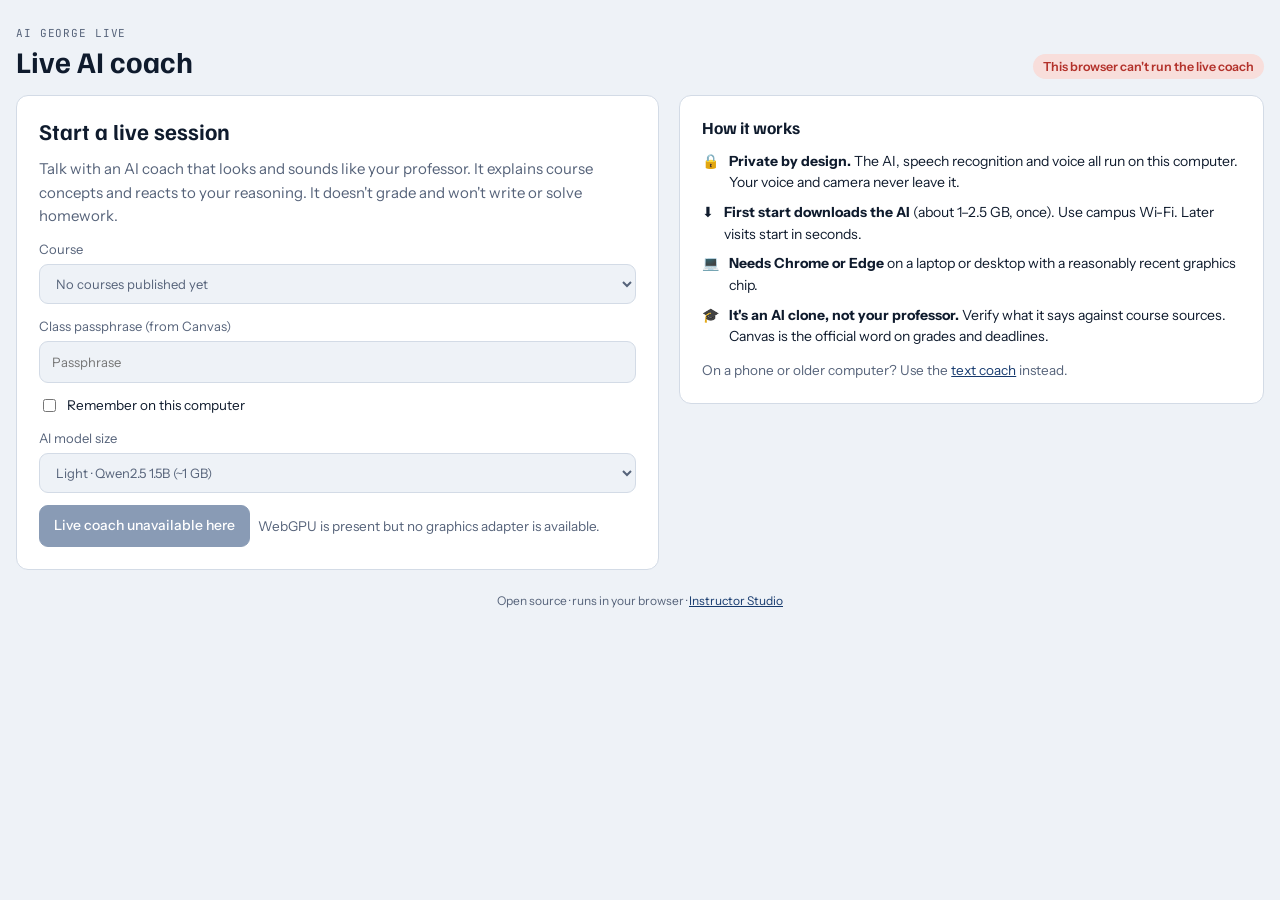
==== index.html @ 364dc91b "AI George Live: in-browser talking coach and instructor Studio Live room: Whisper speech-to-text, We" ====
<!doctype html>
<html lang="en">
<head>
<meta charset="utf-8">
<meta name="viewport" content="width=device-width, initial-scale=1, viewport-fit=cover">
<title>AI George Live</title>
<meta name="description" content="A live, talking AI coach for Dr. George Antoniou's courses. Runs entirely in your browser.">
<link rel="preconnect" href="https://fonts.googleapis.com"><link rel="preconnect" href="https://fonts.gstatic.com" crossorigin>
<link rel="stylesheet" href="https://fonts.googleapis.com/css2?family=Familjen+Grotesk:wght@500;600;700&family=Instrument+Sans:wght@400;500;600&family=JetBrains+Mono:wght@400;600&display=swap">
<link rel="stylesheet" href="assets/app.css">
<script type="importmap">
{ "imports": {
  "@huggingface/transformers": "https://cdn.jsdelivr.net/npm/@huggingface/transformers@3.8.1/dist/transformers.min.js",
  "kokoro-js": "https://cdn.jsdelivr.net/npm/kokoro-js@1.2.1/dist/kokoro.js",
  "phonemizer": "https://cdn.jsdelivr.net/npm/phonemizer@1.2.1/dist/phonemizer.js",
  "path": "./js/stubs/empty.js",
  "fs/promises": "./js/stubs/empty.js"
} }
</script>
</head>
<body>
<div class="wrap">
  <header class="top">
    <div><span class="eyebrow" id="school">AI George Live</span><h1 id="title">Live AI coach</h1></div>
    <div class="row"><span class="pill" id="gpuPill">Checking this computer…</span></div>
  </header>

  <!-- Gate: choose course, unlock, check device -->
  <section id="gate" class="gate">
    <div class="card stack">
      <h2>Start a live session</h2>
      <p class="muted">Talk with an AI coach that looks and sounds like your professor. It explains course concepts and reacts to your reasoning. It doesn't grade and won't write or solve homework.</p>
      <label class="f">Course<select id="course"></select></label>
      <label class="f">Class passphrase (from Canvas)<input type="password" id="pass" autocomplete="current-password" placeholder="Passphrase"></label>
      <label class="row" style="font-size:13.5px;gap:8px"><input type="checkbox" id="remember"> Remember on this computer</label>
      <label class="f">AI model size<select id="tier"></select></label>
      <div class="row"><button class="btn primary" id="startBtn" type="button">Start session</button><span class="muted" id="gateMsg" style="font-size:13.5px"></span></div>
      <div class="progress" id="progress" hidden></div>
    </div>
    <div class="card stack">
      <h2 style="font-size:17px">How it works</h2>
      <ul class="checks">
        <li><span>🔒</span><span><strong>Private by design.</strong> The AI, speech recognition and voice all run on this computer. Your voice and camera never leave it.</span></li>
        <li><span>⬇️</span><span><strong>First start downloads the AI</strong> (about 1–2.5 GB, once). Use campus Wi-Fi. Later visits start in seconds.</span></li>
        <li><span>💻</span><span><strong>Needs Chrome or Edge</strong> on a laptop or desktop with a reasonably recent graphics chip.</span></li>
        <li><span>🎓</span><span><strong>It's an AI clone, not your professor.</strong> Verify what it says against course sources. Canvas is the official word on grades and deadlines.</span></li>
      </ul>
      <p class="muted" style="font-size:13.5px">On a phone or older computer? Use the <a id="textCoach" target="_blank" rel="noopener">text coach</a> instead.</p>
    </div>
  </section>

  <!-- Room -->
  <section id="room" class="room" hidden>
    <div>
      <div class="stage" id="stage">
        <canvas class="face" id="face" width="512" height="512" aria-label="Animated coach"></canvas>
        <span class="badge">AI CLONE · NOT LIVE PERSON</span>
        <span class="state"><span class="dot" id="stateDot"></span><span id="stateText">Ready</span></span>
        <div class="level" id="level" aria-hidden="true"></div>
        <div class="captions" id="captions" aria-live="polite"></div>
        <div class="nameplate"><b id="coachName">AI George</b><span id="coachSub">AI coach</span></div>
        <div class="selfview"><video id="self" playsinline muted></video><div class="off" id="selfOff">Camera off</div></div>
      </div>
      <div class="controls">
        <button class="ctl" id="micBtn" type="button" aria-pressed="false">🎙️ Talk hands-free</button>
        <button class="ctl" id="camBtn" type="button" aria-pressed="false">📷 Camera</button>
        <button class="ctl" id="stopBtn" type="button">⏹ Stop talking</button>
        <button class="ctl" id="capBtn" type="button" aria-pressed="true">CC Captions</button>
        <button class="ctl end" id="endBtn" type="button">End</button>
      </div>
    </div>
    <aside class="card side">
      <header><span class="eyebrow">Conversation</span><span class="muted" style="font-size:13px">Not saved. Nothing is sent to your professor.</span></header>
      <div class="log" id="log"></div>
      <div>
        <form class="compose" id="compose"><textarea id="q" rows="2" placeholder="Type a question, or turn on hands-free and just talk…" aria-label="Your question"></textarea><button class="btn primary" type="submit">Send</button></form>
        <p class="hint">Coaching only: concepts, examples and feedback on your thinking. No grading, no homework writing.</p>
      </div>
    </aside>
  </section>
  <footer class="foot">Open source · runs in your browser · <a href="studio.html">Instructor Studio</a></footer>
</div>
<script type="module" src="js/live.js"></script>
</body>
</html>
---- assets/app.css ----
/* AI George Live: shared styles for the live room and the Studio.
   Layout: a video-call stage (coach left, student self-view inset), with the conversation alongside. */
:root {
  --bg: #eef2f7; --surface: #ffffff; --sunken: #e4eaf2; --ink: #0f1b2d; --muted: #56637a; --line: #d3dbe6;
  --navy: #163a6e; --navy-ink: #ffffff; --accent: #b9771f; --accent-soft: #f6e8d2;
  --good: #1d7a4f; --good-soft: #dcf1e6; --warn: #a8630b; --warn-soft: #fbecd4; --bad: #b3322b; --bad-soft: #f8dedb;
  --stage: #0b1424; --stage-ink: #e8eef8;
  --font-display: "Familjen Grotesk", "Helvetica Neue", Arial, sans-serif;
  --font-body: "Instrument Sans", system-ui, -apple-system, "Segoe UI", sans-serif;
  --font-mono: "JetBrains Mono", ui-monospace, Menlo, monospace;
  --r: 12px;
  color-scheme: light;
}
@media (prefers-color-scheme: dark) {
  :root { --bg: #0b1220; --surface: #121b2c; --sunken: #0e1626; --ink: #e6ebf3; --muted: #95a1b6; --line: #25314a;
    --navy: #7ea4e4; --navy-ink: #0b1220; --accent: #e3a64a; --accent-soft: #3a2a12; --good: #5fcf96; --good-soft: #12301f;
    --warn: #f0b259; --warn-soft: #3a2a10; --bad: #f08a80; --bad-soft: #3b1714; --stage: #060b14; color-scheme: dark; }
}
* { box-sizing: border-box; }
[hidden] { display: none !important; }
html, body { margin: 0; }
body { background: var(--bg); color: var(--ink); font: 15px/1.55 var(--font-body); min-height: 100vh; }
button, input, select, textarea { font: inherit; color: inherit; }
button { cursor: pointer; }
:focus-visible { outline: 2px solid var(--accent); outline-offset: 2px; }
h1, h2, h3 { font-family: var(--font-display); line-height: 1.2; margin: 0; text-wrap: balance; }
p { margin: 0; }
a { color: var(--navy); }
.eyebrow { font-family: var(--font-mono); font-size: 11px; letter-spacing: .08em; text-transform: uppercase; color: var(--muted); }
.muted { color: var(--muted); }
.mono { font-family: var(--font-mono); }
.wrap { max-width: 1280px; margin: 0 auto; padding: 20px max(16px, env(safe-area-inset-left)) 40px; }
.card { background: var(--surface); border: 1px solid var(--line); border-radius: var(--r); }
.row { display: flex; flex-wrap: wrap; gap: 8px; align-items: center; }
.stack { display: grid; gap: 12px; }
.btn { border: 1px solid var(--line); background: var(--surface); border-radius: 9px; padding: 9px 14px; font-size: 14px; font-weight: 500; display: inline-flex; align-items: center; gap: 8px; }
.btn:hover { border-color: var(--navy); }
.btn.primary { background: var(--navy); border-color: var(--navy); color: var(--navy-ink); }
.btn.accent { background: var(--accent); border-color: var(--accent); color: #1a1205; }
.btn.danger { color: var(--bad); }
.btn.small { padding: 6px 10px; font-size: 13px; }
.btn:disabled { opacity: .5; cursor: not-allowed; }
input[type=text], input[type=password], input[type=email], input[type=number], select, textarea { width: 100%; border: 1px solid var(--line); border-radius: 9px; padding: 10px 12px; background: var(--bg); }
textarea { resize: vertical; }
input[type=range] { accent-color: var(--navy); width: 100%; }
input[type=checkbox] { accent-color: var(--navy); }
label.f { display: grid; gap: 5px; font-size: 13px; color: var(--muted); }
.banner { border-radius: 10px; padding: 11px 14px; font-size: 14px; background: var(--warn-soft); border: 1px solid color-mix(in srgb, var(--warn) 35%, transparent); }
.banner.ok { background: var(--good-soft); border-color: color-mix(in srgb, var(--good) 35%, transparent); }
.banner.bad { background: var(--bad-soft); border-color: color-mix(in srgb, var(--bad) 35%, transparent); }
.pill { display: inline-flex; align-items: center; gap: 6px; padding: 3px 10px; border-radius: 999px; font-size: 12.5px; font-weight: 600; background: var(--sunken); }
.pill.good { background: var(--good-soft); color: var(--good); } .pill.bad { background: var(--bad-soft); color: var(--bad); } .pill.warn { background: var(--warn-soft); color: var(--warn); }
.top { display: flex; flex-wrap: wrap; align-items: end; justify-content: space-between; gap: 10px; margin-bottom: 16px; }
.top h1 { font-size: clamp(22px, 3vw, 30px); }

/* Gate */
.gate { display: grid; grid-template-columns: minmax(0, 1.1fr) minmax(0, 1fr); gap: 20px; align-items: start; }
@media (max-width: 860px) { .gate { grid-template-columns: minmax(0, 1fr); } }
.gate .card { padding: 22px; }
.checks { display: grid; gap: 8px; margin: 0; padding: 0; list-style: none; font-size: 14px; }
.checks li { display: flex; gap: 10px; align-items: baseline; }
.progress { display: grid; gap: 10px; }
.bar { display: grid; gap: 4px; font-size: 13px; }
.bar .track { height: 8px; border-radius: 4px; background: var(--sunken); overflow: hidden; }
.bar .track i { display: block; height: 100%; width: 0; background: var(--navy); transition: width .3s; }

/* Room */
.room { display: grid; grid-template-columns: minmax(0, 1.55fr) minmax(320px, 1fr); gap: 18px; align-items: start; }
@media (max-width: 960px) { .room { grid-template-columns: minmax(0, 1fr); } }
.stage { position: relative; background: var(--stage); color: var(--stage-ink); border-radius: 16px; overflow: hidden; aspect-ratio: 4 / 3; max-height: 72vh; width: 100%; }
.stage canvas.face { position: absolute; inset: 0; width: 100%; height: 100%; object-fit: cover; }
.stage .nameplate { position: absolute; left: 14px; bottom: 14px; background: rgba(6, 11, 20, .62); backdrop-filter: blur(6px); border-radius: 10px; padding: 7px 12px; font-size: 13.5px; display: grid; gap: 1px; }
.stage .nameplate b { font-family: var(--font-display); font-size: 15px; }
.stage .badge { position: absolute; left: 14px; top: 14px; background: rgba(6, 11, 20, .62); border-radius: 999px; padding: 5px 11px; font-size: 12px; font-family: var(--font-mono); letter-spacing: .04em; }
.stage .state { position: absolute; right: 14px; top: 14px; background: rgba(6, 11, 20, .62); border-radius: 999px; padding: 5px 11px; font-size: 12px; font-family: var(--font-mono); display: flex; gap: 8px; align-items: center; }
.dot { width: 9px; height: 9px; border-radius: 50%; background: #6b7a92; }
.dot.listen { background: #5fcf96; box-shadow: 0 0 0 4px rgba(95, 207, 150, .25); }
.dot.think { background: #e3a64a; animation: blinkdot 1s infinite; }
.dot.talk { background: #7ea4e4; }
@keyframes blinkdot { 50% { opacity: .3; } }
.selfview { position: absolute; right: 14px; bottom: 14px; width: 24%; min-width: 120px; aspect-ratio: 4 / 3; border-radius: 10px; overflow: hidden; border: 2px solid rgba(255, 255, 255, .25); background: #000; }
.selfview video { width: 100%; height: 100%; object-fit: cover; transform: scaleX(-1); display: block; }
.selfview .off { position: absolute; inset: 0; display: grid; place-items: center; font-size: 12px; color: #9aa7bd; }
.captions { position: absolute; left: 50%; transform: translateX(-50%); bottom: calc(24% + 30px); width: min(86%, 760px); text-align: center; font-size: clamp(15px, 1.6vw, 19px); line-height: 1.4; text-shadow: 0 1px 3px rgba(0, 0, 0, .8); pointer-events: none; }
.captions span { background: rgba(6, 11, 20, .55); padding: 3px 8px; border-radius: 6px; box-decoration-break: clone; -webkit-box-decoration-break: clone; }
.level { position: absolute; left: 50%; transform: translateX(-50%); top: 14px; display: flex; gap: 3px; align-items: end; height: 18px; }
.level i { width: 4px; background: #5fcf96; border-radius: 2px; height: 3px; transition: height .08s; }
.controls { display: flex; flex-wrap: wrap; gap: 8px; justify-content: center; margin-top: 12px; }
.ctl { border: 1px solid var(--line); background: var(--surface); border-radius: 999px; padding: 10px 16px; font-weight: 600; font-size: 14px; display: inline-flex; gap: 8px; align-items: center; }
.ctl[aria-pressed="true"] { background: var(--navy); color: var(--navy-ink); border-color: var(--navy); }
.ctl.end { color: var(--bad); }
.side { display: grid; grid-template-rows: auto minmax(0, 1fr) auto; height: min(78vh, 760px); min-height: 460px; overflow: hidden; }
@media (max-width: 960px) { .side { height: auto; min-height: 0; } .log { max-height: 50vh; } }
.side header { padding: 14px 16px; border-bottom: 1px solid var(--line); display: grid; gap: 2px; }
.log { overflow-y: auto; padding: 14px 16px; display: flex; flex-direction: column; gap: 12px; }
.msg { max-width: 92%; display: grid; gap: 3px; }
.msg .who { font-family: var(--font-mono); font-size: 11px; color: var(--muted); }
.msg .b { padding: 9px 12px; border-radius: 12px; overflow-wrap: anywhere; font-size: 14.5px; }
.msg.me { align-self: flex-end; } .msg.me .who { text-align: right; }
.msg.me .b { background: var(--navy); color: var(--navy-ink); border-bottom-right-radius: 4px; }
.msg.ai .b { background: var(--sunken); border-bottom-left-radius: 4px; }
.msg .b p { margin: 0 0 .5em; } .msg .b p:last-child { margin: 0; }
.msg .b ul, .msg .b ol { margin: .2em 0 .5em; padding-left: 1.2em; }
.msg .src { font-size: 11.5px; color: var(--muted); }
.compose { border-top: 1px solid var(--line); padding: 10px; display: grid; grid-template-columns: minmax(0, 1fr) auto; gap: 8px; }
.compose textarea { min-height: 44px; max-height: 160px; }
.hint { font-size: 12px; color: var(--muted); padding: 0 12px 10px; }
footer.foot { text-align: center; font-size: 12px; color: var(--muted); margin-top: 22px; }

/* Studio */
.tabs { display: flex; gap: 4px; padding: 4px; background: var(--sunken); border-radius: 10px; width: max-content; max-width: 100%; overflow-x: auto; margin-bottom: 16px; }
.tab { border: 0; background: transparent; padding: 8px 14px; border-radius: 7px; font-weight: 500; color: var(--muted); white-space: nowrap; }
.tab[aria-selected="true"] { background: var(--surface); color: var(--ink); box-shadow: 0 1px 2px rgba(10, 20, 40, .12); }
.panel { padding: 20px; display: grid; gap: 14px; }
.panel h2 { font-size: 19px; }
.two { display: grid; grid-template-columns: minmax(0, 1fr) minmax(0, 1fr); gap: 18px; align-items: start; }
@media (max-width: 860px) { .two { grid-template-columns: minmax(0, 1fr); } }
.cam { position: relative; background: #000; border-radius: 12px; overflow: hidden; aspect-ratio: 4 / 3; }
.cam video, .cam canvas { position: absolute; inset: 0; width: 100%; height: 100%; object-fit: cover; }
.cam video { transform: scaleX(-1); }
.cam .prompt { position: absolute; left: 0; right: 0; bottom: 0; padding: 14px; background: linear-gradient(transparent, rgba(0, 0, 0, .75)); color: #fff; font-size: 18px; font-family: var(--font-display); text-align: center; }
.cam .count { position: absolute; right: 14px; top: 12px; color: #fff; font-family: var(--font-mono); font-size: 13px; background: rgba(0, 0, 0, .5); padding: 3px 9px; border-radius: 999px; }
.frames { display: grid; grid-template-columns: repeat(auto-fill, minmax(120px, 1fr)); gap: 10px; }
.frame { display: grid; gap: 4px; font-size: 12.5px; }
.frame img { width: 100%; aspect-ratio: 1; object-fit: cover; border-radius: 8px; border: 2px solid var(--line); background: var(--sunken); }
.frame.alt img { border-color: transparent; cursor: pointer; opacity: .8; }
.frame.alt img:hover { opacity: 1; border-color: var(--accent); }
.mix { display: grid; grid-template-columns: minmax(0, 1fr) 140px 48px; gap: 10px; align-items: center; font-size: 13.5px; }
.mix .v { font-family: var(--font-mono); font-size: 12px; text-align: right; }
table.t { width: 100%; border-collapse: collapse; font-size: 13.5px; }
table.t th, table.t td { text-align: left; padding: 7px 8px; border-bottom: 1px solid var(--line); vertical-align: top; }
table.t th { font-family: var(--font-mono); font-size: 11px; color: var(--muted); font-weight: 400; text-transform: uppercase; letter-spacing: .06em; }
.scroll-x { overflow-x: auto; }
.script-line { font-family: var(--font-display); font-size: clamp(18px, 2.4vw, 24px); line-height: 1.4; padding: 18px; background: var(--sunken); border-radius: 12px; }
.log-line { font-family: var(--font-mono); font-size: 12.5px; color: var(--muted); white-space: pre-wrap; }
.log-line.ok { color: var(--good); } .log-line.err { color: var(--bad); }
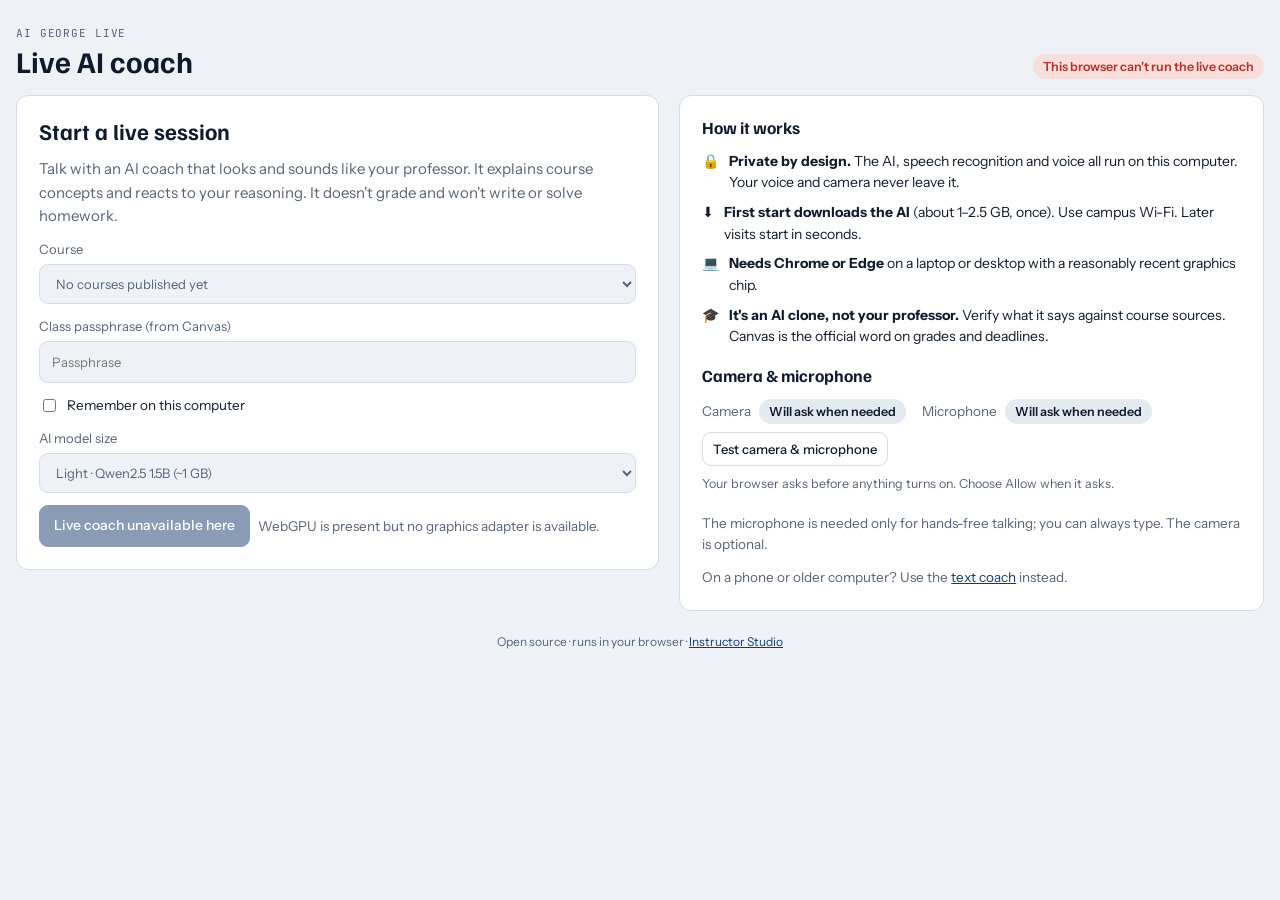
==== commit 2ddf7019: "Clear camera and microphone permission checks Add a Test camera & microphone panel to the live room " ====
--- a/index.html
+++ b/index.html
@@ -45,6 +45,9 @@
         <li><span>💻</span><span><strong>Needs Chrome or Edge</strong> on a laptop or desktop with a reasonably recent graphics chip.</span></li>
         <li><span>🎓</span><span><strong>It's an AI clone, not your professor.</strong> Verify what it says against course sources. Canvas is the official word on grades and deadlines.</span></li>
       </ul>
+      <h2 style="font-size:17px;margin-top:6px">Camera &amp; microphone</h2>
+      <div id="devCheck"></div>
+      <p class="muted" style="font-size:13.5px">The microphone is needed only for hands-free talking; you can always type. The camera is optional.</p>
       <p class="muted" style="font-size:13.5px">On a phone or older computer? Use the <a id="textCoach" target="_blank" rel="noopener">text coach</a> instead.</p>
     </div>
   </section>
